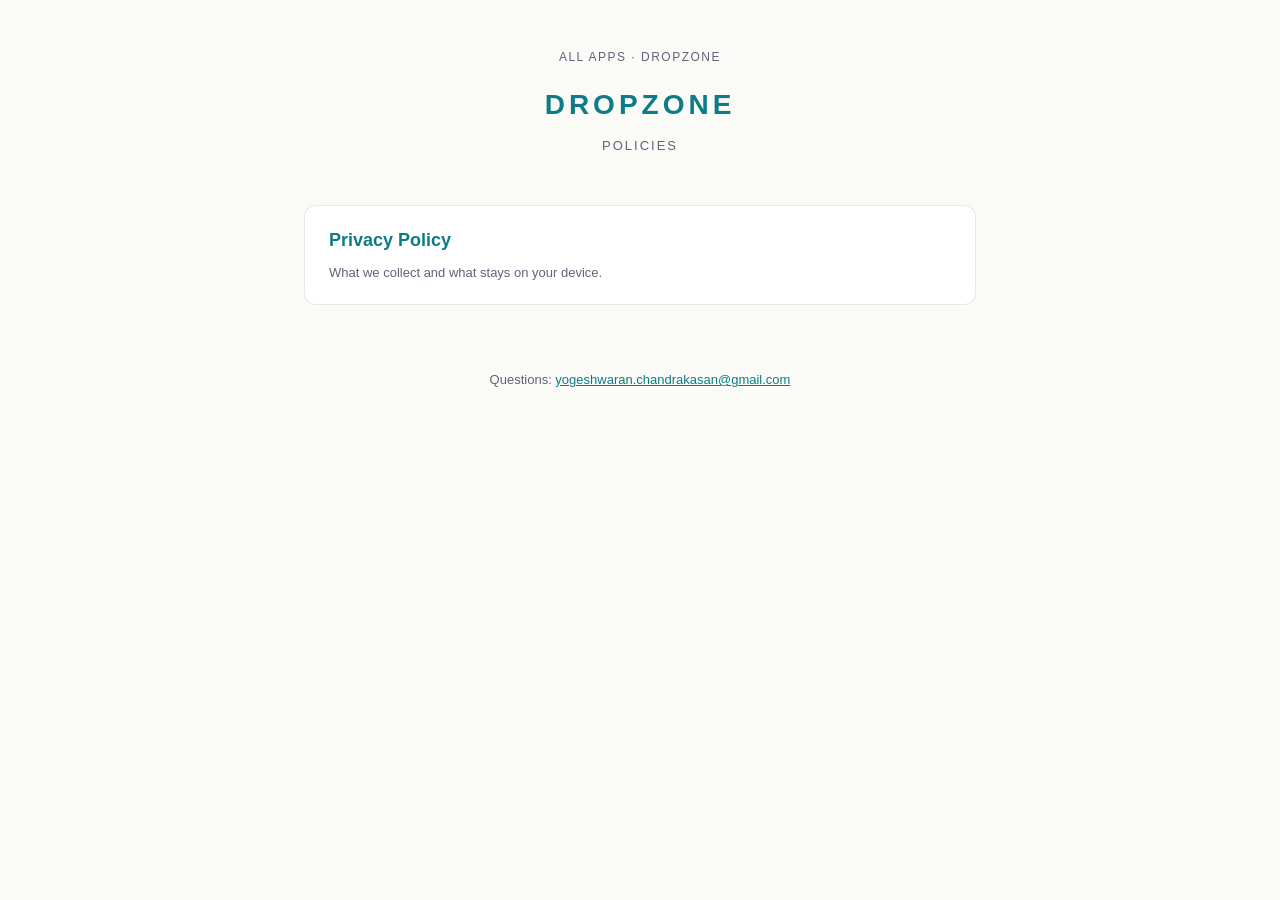
==== dropzone/index.html @ 6e0c2563 "initial: privacy policy hosting for apps by Yogeshwaran Chandrakasan Multi-app legal pages structure" ====
<!doctype html>
<html lang="en">
  <head>
    <meta charset="utf-8" />
    <meta name="viewport" content="width=device-width, initial-scale=1" />
    <title>DROPZONE — Policies</title>
    <link rel="stylesheet" href="../_shared/style.css" />
  </head>
  <body>
    <main>
      <header>
        <div class="crumbs">
          <a href="../">All apps</a> · DROPZONE
        </div>
        <h1>DROPZONE</h1>
        <p class="subtitle">Policies</p>
      </header>

      <div class="apps-grid">
        <a href="privacy" class="app-card">
          <span class="name">Privacy Policy</span>
          <span class="meta">What we collect and what stays on your device.</span>
        </a>
      </div>

      <footer>
        Questions:
        <a href="mailto:yogeshwaran.chandrakasan@gmail.com">
          yogeshwaran.chandrakasan@gmail.com
        </a>
      </footer>
    </main>
  </body>
</html>
---- _shared/style.css ----
/*
  Shared styles for every legal page in the policies repo.
  Light/dark aware via prefers-color-scheme. Self-contained — no
  external fonts, no JS, no analytics.
*/

:root {
  color-scheme: light dark;
  --bg: #fafaf7;
  --surface: #ffffff;
  --text: #1b1b2a;
  --muted: #62627a;
  --accent: #0e7c86;
  --border: rgba(20, 20, 30, 0.1);
  --code-bg: #f1f1ed;
}

@media (prefers-color-scheme: dark) {
  :root {
    --bg: #050510;
    --surface: #12121f;
    --text: #f0f0f5;
    --muted: #a0a0b8;
    --accent: #00f0ff;
    --border: rgba(255, 255, 255, 0.08);
    --code-bg: #1a1a2e;
  }
}

* {
  box-sizing: border-box;
}

html,
body {
  margin: 0;
  padding: 0;
  background: var(--bg);
  color: var(--text);
  font-family:
    -apple-system,
    BlinkMacSystemFont,
    "Segoe UI",
    Roboto,
    Inter,
    sans-serif;
  line-height: 1.6;
}

main {
  max-width: 720px;
  margin: 0 auto;
  padding: 48px 24px 96px;
}

header {
  text-align: center;
  margin-bottom: 48px;
}

header .crumbs {
  font-size: 12px;
  letter-spacing: 1.5px;
  text-transform: uppercase;
  color: var(--muted);
  margin-bottom: 16px;
}

header .crumbs a {
  color: var(--muted);
  text-decoration: none;
}

header .crumbs a:hover {
  color: var(--accent);
}

header h1 {
  font-size: 28px;
  letter-spacing: 4px;
  margin: 0 0 8px;
  color: var(--accent);
}

header p.subtitle {
  margin: 0;
  color: var(--muted);
  font-size: 13px;
  letter-spacing: 2px;
  text-transform: uppercase;
}

p.last-updated {
  text-align: center;
  color: var(--muted);
  font-size: 13px;
  margin: -32px 0 48px;
}

h2 {
  font-size: 13px;
  letter-spacing: 2px;
  text-transform: uppercase;
  color: var(--accent);
  margin: 32px 0 12px;
}

section {
  background: var(--surface);
  border: 1px solid var(--border);
  border-radius: 12px;
  padding: 20px 24px;
}

section + h2 {
  margin-top: 40px;
}

p {
  margin: 0 0 12px;
}

p:last-child {
  margin-bottom: 0;
}

ul {
  margin: 0 0 12px;
  padding-left: 20px;
}

table {
  width: 100%;
  border-collapse: collapse;
  font-size: 14px;
}

th,
td {
  text-align: left;
  padding: 8px 12px;
  border-bottom: 1px solid var(--border);
  vertical-align: top;
}

th {
  color: var(--muted);
  font-weight: 600;
  letter-spacing: 1px;
  text-transform: uppercase;
  font-size: 11px;
}

tr:last-child td,
tr:last-child th {
  border-bottom: 0;
}

code {
  background: var(--code-bg);
  padding: 2px 6px;
  border-radius: 4px;
  font-size: 13px;
  font-family: "SF Mono", Menlo, Consolas, monospace;
}

a {
  color: var(--accent);
}

footer {
  margin-top: 64px;
  text-align: center;
  color: var(--muted);
  font-size: 13px;
  line-height: 1.7;
}

.apps-grid {
  display: grid;
  gap: 16px;
  margin-top: 32px;
}

.app-card {
  display: block;
  padding: 20px 24px;
  background: var(--surface);
  border: 1px solid var(--border);
  border-radius: 12px;
  text-decoration: none;
  color: inherit;
  transition: border-color 120ms ease;
}

.app-card:hover {
  border-color: var(--accent);
}

.app-card .name {
  display: block;
  font-size: 18px;
  font-weight: 600;
  color: var(--accent);
  margin-bottom: 4px;
}

.app-card .meta {
  color: var(--muted);
  font-size: 13px;
}
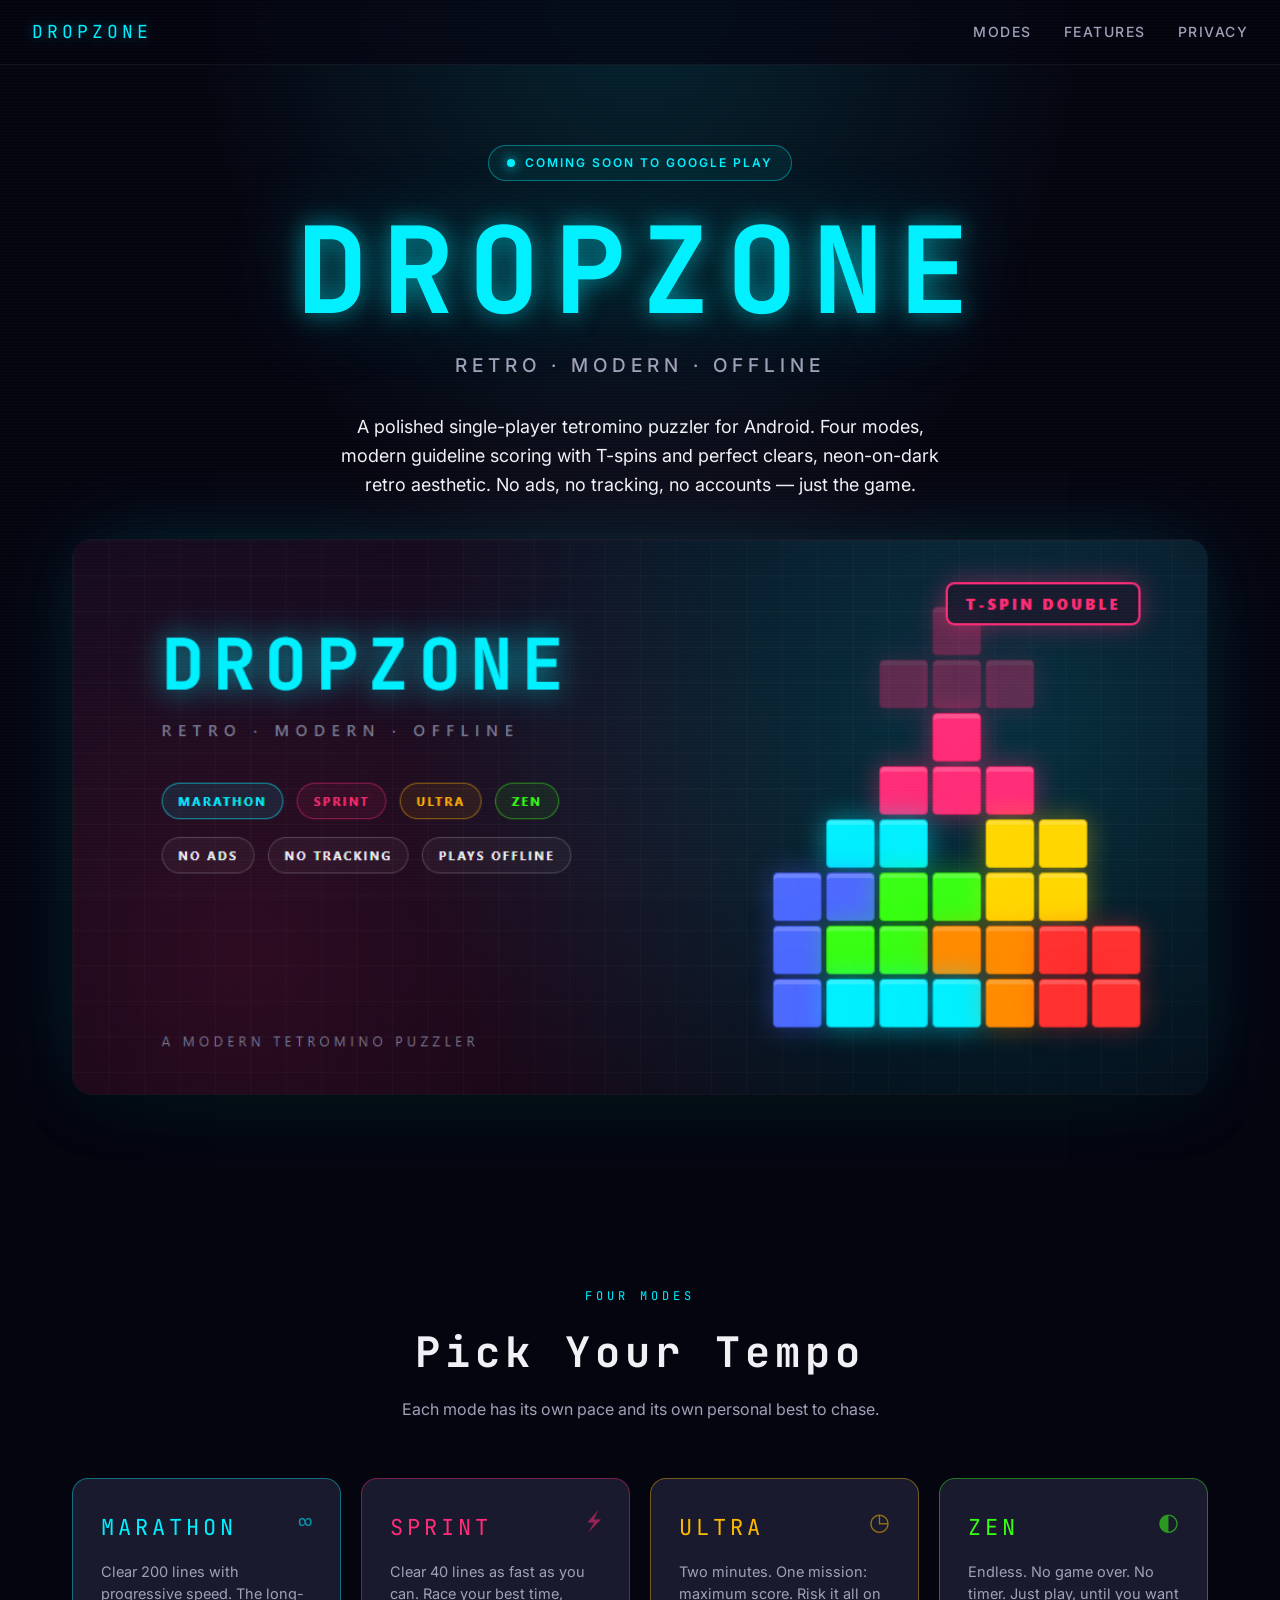
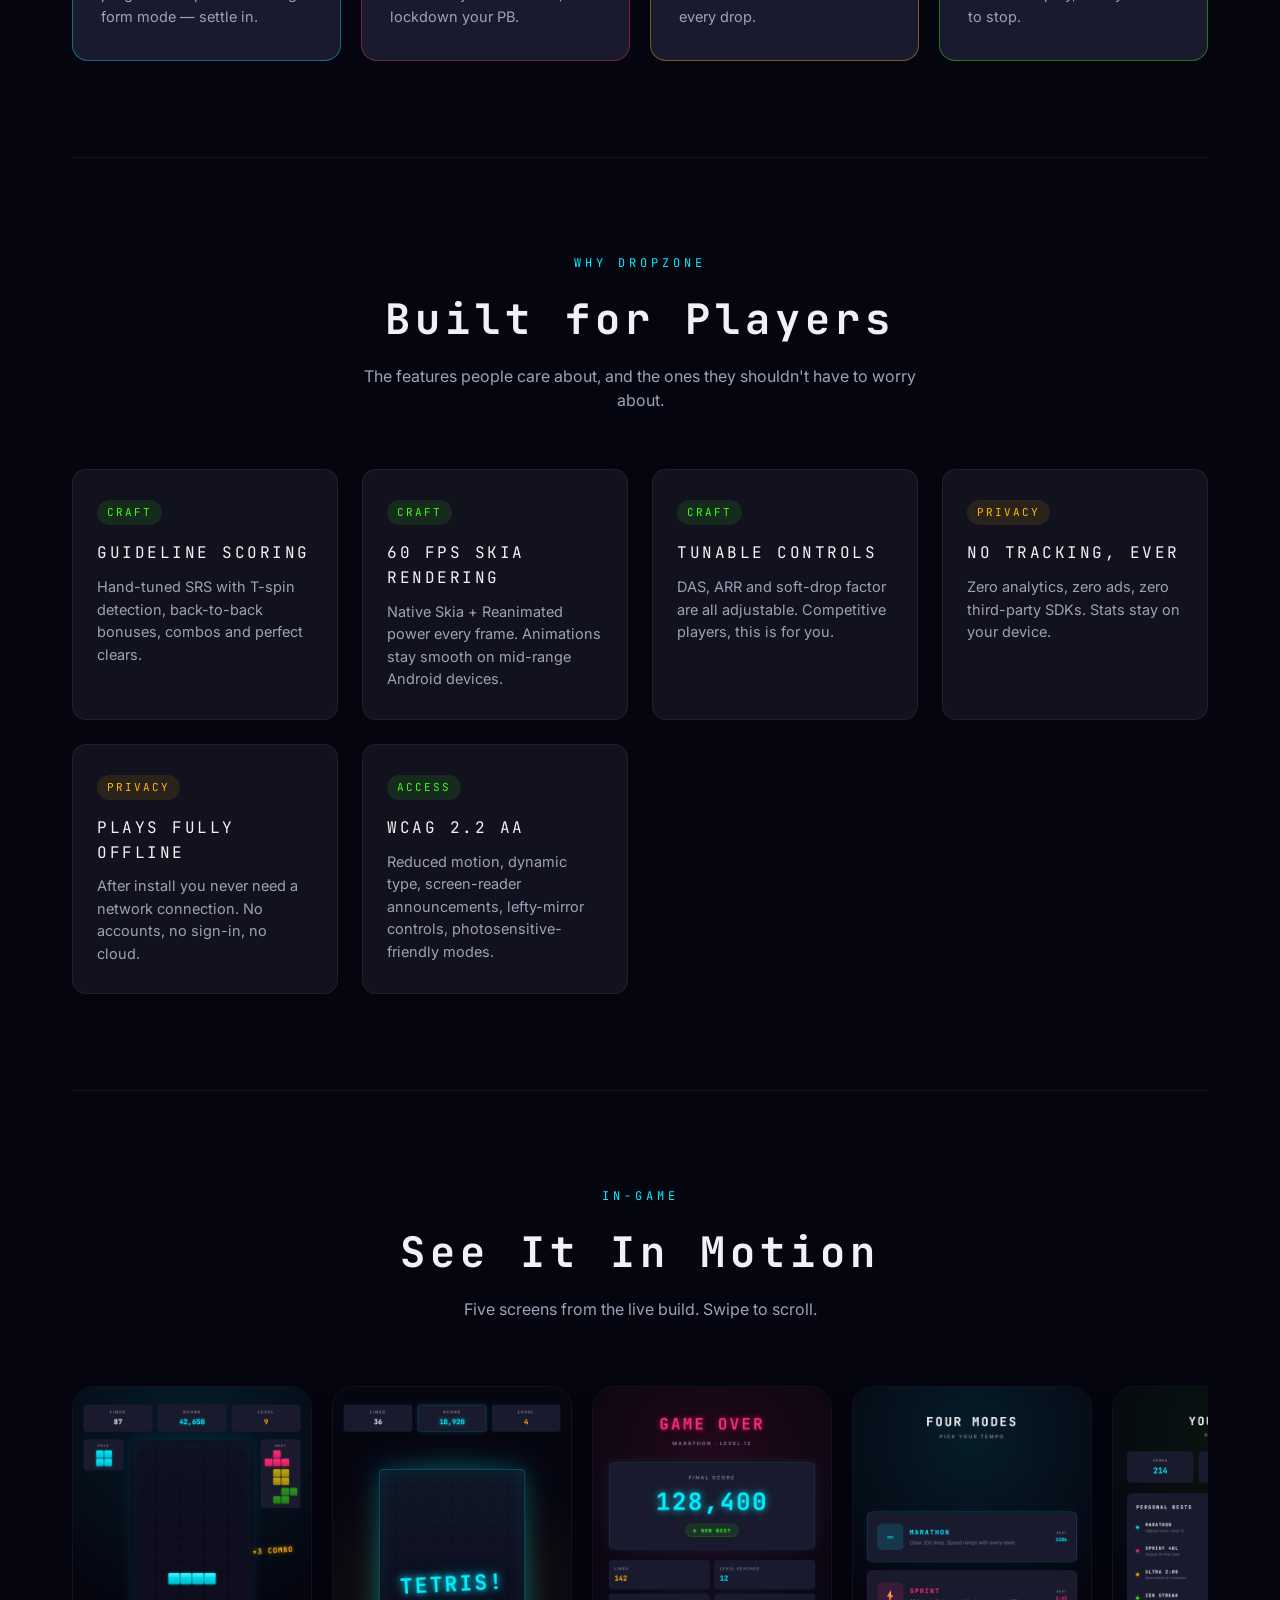
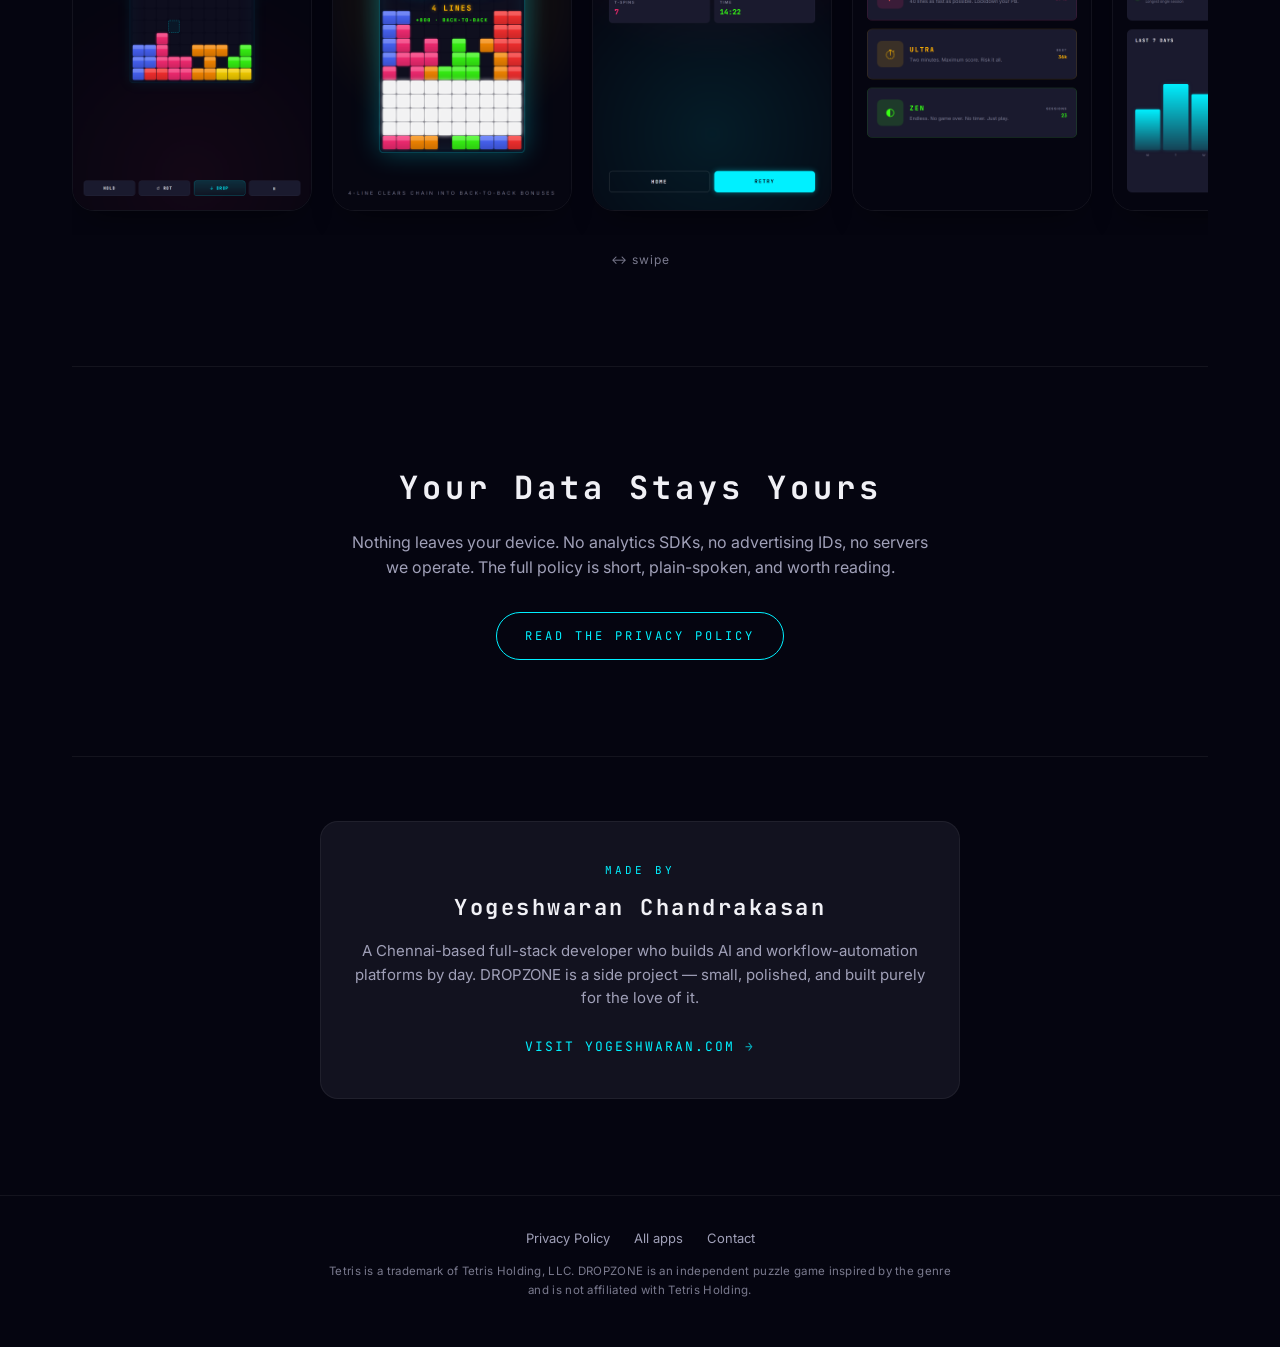
==== commit 2057a430: "feat(dropzone): replace legal landing with marketing one-pager The /dropzone/ page was a thin "list " ====
--- a/dropzone/index.html
+++ b/dropzone/index.html
@@ -3,32 +3,589 @@
   <head>
     <meta charset="utf-8" />
     <meta name="viewport" content="width=device-width, initial-scale=1" />
-    <title>DROPZONE — Policies</title>
-    <link rel="stylesheet" href="../_shared/style.css" />
+    <title>DROPZONE — A polished retro modern tetromino puzzler</title>
+    <meta
+      name="description"
+      content="DROPZONE is a single-player tetromino puzzler for Android. Four modes, modern guideline scoring, neon-on-dark retro aesthetic. No ads, no tracking, fully offline."
+    />
+    <meta property="og:title" content="DROPZONE" />
+    <meta
+      property="og:description"
+      content="A polished retro modern tetromino puzzler. No ads, no tracking, fully offline."
+    />
+    <meta property="og:image" content="feature-graphic.png" />
+    <meta property="og:type" content="website" />
+    <link rel="icon" type="image/png" href="favicon.png" />
+    <style>
+      @import url('https://fonts.googleapis.com/css2?family=Inter:wght@400;500;600;700&family=JetBrains+Mono:wght@700&display=swap');
+
+      :root {
+        --bg-0: #030309;
+        --bg-1: #050510;
+        --bg-2: #0a0a1a;
+        --bg-3: #12121f;
+        --bg-4: #1a1a2e;
+        --text: #f0f0f5;
+        --muted: #a0a0b8;
+        --dim: #7a7a8e;
+        --separator: rgba(255, 255, 255, 0.06);
+        --cyan: #00f0ff;
+        --magenta: #ff2d78;
+        --amber: #ffb800;
+        --green: #39ff14;
+        --orange: #ff8c00;
+        --blue: #4d6aff;
+      }
+
+      * { box-sizing: border-box; }
+
+      html, body {
+        margin: 0;
+        padding: 0;
+        background: var(--bg-1);
+        color: var(--text);
+        font-family: 'Inter', -apple-system, BlinkMacSystemFont, 'Segoe UI', sans-serif;
+        line-height: 1.55;
+        -webkit-font-smoothing: antialiased;
+        text-rendering: optimizeLegibility;
+      }
+
+      body {
+        background:
+          radial-gradient(ellipse at 50% -10%, rgba(0, 240, 255, 0.14), transparent 50%),
+          radial-gradient(ellipse at 50% 110%, rgba(255, 45, 120, 0.10), transparent 50%),
+          var(--bg-1);
+        background-attachment: fixed;
+      }
+
+      /* faint CRT scanline overlay — mirrors the in-game effect */
+      body::after {
+        content: '';
+        position: fixed;
+        inset: 0;
+        pointer-events: none;
+        background: repeating-linear-gradient(
+          to bottom,
+          transparent 0 2px,
+          rgba(255, 255, 255, 0.015) 2px 3px
+        );
+        z-index: 1000;
+      }
+
+      a { color: var(--cyan); text-decoration: none; }
+      a:hover { text-decoration: underline; }
+
+      .mono {
+        font-family: 'JetBrains Mono', 'Courier New', monospace;
+      }
+
+      /* Top nav */
+      nav.top {
+        position: sticky;
+        top: 0;
+        z-index: 100;
+        display: flex;
+        align-items: center;
+        justify-content: space-between;
+        padding: 18px 32px;
+        background: rgba(5, 5, 16, 0.7);
+        backdrop-filter: blur(12px);
+        -webkit-backdrop-filter: blur(12px);
+        border-bottom: 1px solid var(--separator);
+      }
+      nav.top .brand {
+        font-family: 'JetBrains Mono', monospace;
+        font-size: 18px;
+        letter-spacing: 4px;
+        color: var(--cyan);
+        text-shadow: 0 0 12px rgba(0, 240, 255, 0.4);
+      }
+      nav.top .links {
+        display: flex;
+        gap: 32px;
+        font-size: 14px;
+        color: var(--muted);
+      }
+      nav.top .links a { color: var(--muted); text-transform: uppercase; letter-spacing: 1.5px; font-weight: 500; }
+      nav.top .links a:hover { color: var(--cyan); text-decoration: none; }
+
+      main {
+        max-width: 1200px;
+        margin: 0 auto;
+        padding: 0 32px;
+      }
+
+      /* Hero */
+      section.hero {
+        padding: 80px 0 96px;
+        text-align: center;
+      }
+      .hero .pill {
+        display: inline-flex;
+        align-items: center;
+        gap: 10px;
+        padding: 8px 18px;
+        border: 1px solid rgba(0, 240, 255, 0.4);
+        border-radius: 999px;
+        background: rgba(0, 240, 255, 0.06);
+        color: var(--cyan);
+        font-size: 12px;
+        letter-spacing: 2px;
+        text-transform: uppercase;
+        font-weight: 600;
+        margin-bottom: 32px;
+      }
+      .hero .pill .dot {
+        width: 8px; height: 8px;
+        background: var(--cyan);
+        border-radius: 50%;
+        box-shadow: 0 0 12px var(--cyan);
+        animation: pulse 1.8s ease-in-out infinite;
+      }
+      @keyframes pulse { 50% { opacity: 0.4; } }
+
+      .hero h1 {
+        font-family: 'JetBrains Mono', monospace;
+        font-size: clamp(56px, 11vw, 120px);
+        letter-spacing: clamp(6px, 1.5vw, 14px);
+        margin: 0 0 24px;
+        color: var(--cyan);
+        text-shadow:
+          0 0 24px rgba(0, 240, 255, 0.55),
+          0 0 80px rgba(0, 240, 255, 0.25);
+        line-height: 0.95;
+      }
+      .hero p.tagline {
+        font-size: clamp(16px, 1.7vw, 19px);
+        letter-spacing: 5px;
+        text-transform: uppercase;
+        color: var(--muted);
+        margin: 0 0 32px;
+        font-weight: 500;
+      }
+      .hero p.lead {
+        max-width: 620px;
+        margin: 0 auto 40px;
+        font-size: 18px;
+        color: var(--text);
+        line-height: 1.6;
+      }
+
+      .hero .featured {
+        margin-top: 32px;
+        border-radius: 18px;
+        overflow: hidden;
+        border: 1px solid var(--separator);
+        box-shadow:
+          0 24px 48px -16px rgba(0, 0, 0, 0.6),
+          0 0 80px -20px rgba(0, 240, 255, 0.25);
+      }
+      .hero .featured img {
+        display: block;
+        width: 100%;
+        height: auto;
+      }
+
+      /* Section heading helper */
+      .section-head {
+        text-align: center;
+        margin-bottom: 56px;
+      }
+      .section-head .eyebrow {
+        font-family: 'JetBrains Mono', monospace;
+        font-size: 12px;
+        letter-spacing: 4px;
+        color: var(--cyan);
+        text-transform: uppercase;
+        margin-bottom: 14px;
+      }
+      .section-head h2 {
+        font-family: 'JetBrains Mono', monospace;
+        font-size: clamp(28px, 4vw, 42px);
+        letter-spacing: clamp(2px, 0.4vw, 5px);
+        margin: 0 0 12px;
+        color: var(--text);
+      }
+      .section-head p {
+        color: var(--muted);
+        font-size: 16px;
+        max-width: 560px;
+        margin: 0 auto;
+      }
+
+      /* Modes */
+      section.modes { padding: 96px 0; }
+      .mode-grid {
+        display: grid;
+        grid-template-columns: repeat(auto-fit, minmax(240px, 1fr));
+        gap: 20px;
+      }
+      .mode-card {
+        position: relative;
+        padding: 32px 28px;
+        background: var(--bg-4);
+        border: 1px solid var(--separator);
+        border-radius: 16px;
+        transition: border-color 200ms ease, transform 200ms ease;
+      }
+      .mode-card:hover {
+        transform: translateY(-2px);
+      }
+      .mode-card .label {
+        font-family: 'JetBrains Mono', monospace;
+        font-size: 22px;
+        letter-spacing: 4px;
+        margin-bottom: 16px;
+      }
+      .mode-card .desc {
+        font-size: 14.5px;
+        color: var(--muted);
+        line-height: 1.55;
+      }
+      .mode-card .glyph {
+        position: absolute;
+        top: 24px;
+        right: 28px;
+        font-family: 'JetBrains Mono', monospace;
+        font-size: 24px;
+        opacity: 0.55;
+      }
+      .mode-card.marathon { border-color: rgba(0, 240, 255, 0.4); }
+      .mode-card.marathon:hover { border-color: var(--cyan); box-shadow: 0 0 32px -8px rgba(0,240,255,0.4); }
+      .mode-card.marathon .label, .mode-card.marathon .glyph { color: var(--cyan); }
+
+      .mode-card.sprint { border-color: rgba(255, 45, 120, 0.4); }
+      .mode-card.sprint:hover { border-color: var(--magenta); box-shadow: 0 0 32px -8px rgba(255,45,120,0.4); }
+      .mode-card.sprint .label, .mode-card.sprint .glyph { color: var(--magenta); }
+
+      .mode-card.ultra { border-color: rgba(255, 184, 0, 0.4); }
+      .mode-card.ultra:hover { border-color: var(--amber); box-shadow: 0 0 32px -8px rgba(255,184,0,0.4); }
+      .mode-card.ultra .label, .mode-card.ultra .glyph { color: var(--amber); }
+
+      .mode-card.zen { border-color: rgba(57, 255, 20, 0.4); }
+      .mode-card.zen:hover { border-color: var(--green); box-shadow: 0 0 32px -8px rgba(57,255,20,0.4); }
+      .mode-card.zen .label, .mode-card.zen .glyph { color: var(--green); }
+
+      /* Features */
+      section.features { padding: 96px 0; border-top: 1px solid var(--separator); }
+      .feature-grid {
+        display: grid;
+        grid-template-columns: repeat(auto-fit, minmax(260px, 1fr));
+        gap: 24px;
+      }
+      .feature {
+        padding: 28px 24px;
+        background: var(--bg-3);
+        border: 1px solid var(--separator);
+        border-radius: 14px;
+      }
+      .feature .tag {
+        display: inline-block;
+        font-family: 'JetBrains Mono', monospace;
+        font-size: 11px;
+        letter-spacing: 2px;
+        color: var(--green);
+        background: rgba(57, 255, 20, 0.10);
+        padding: 4px 10px;
+        border-radius: 999px;
+        margin-bottom: 16px;
+      }
+      .feature.warn .tag { color: var(--amber); background: rgba(255, 184, 0, 0.10); }
+      .feature .title {
+        font-family: 'JetBrains Mono', monospace;
+        font-size: 16px;
+        letter-spacing: 2.5px;
+        text-transform: uppercase;
+        margin-bottom: 10px;
+        color: var(--text);
+      }
+      .feature .body {
+        font-size: 14.5px;
+        color: var(--muted);
+        line-height: 1.55;
+      }
+
+      /* Screenshots */
+      section.shots { padding: 96px 0; border-top: 1px solid var(--separator); }
+      .shot-track {
+        display: flex;
+        gap: 20px;
+        overflow-x: auto;
+        scroll-snap-type: x mandatory;
+        padding: 8px 0 24px;
+        scrollbar-width: thin;
+        scrollbar-color: var(--bg-4) transparent;
+      }
+      .shot-track::-webkit-scrollbar { height: 6px; }
+      .shot-track::-webkit-scrollbar-track { background: transparent; }
+      .shot-track::-webkit-scrollbar-thumb { background: var(--bg-4); border-radius: 999px; }
+      .shot {
+        flex: 0 0 240px;
+        scroll-snap-align: center;
+        border-radius: 22px;
+        overflow: hidden;
+        border: 1px solid var(--separator);
+        box-shadow: 0 16px 32px -16px rgba(0, 0, 0, 0.6);
+        transition: transform 200ms ease, border-color 200ms ease;
+      }
+      .shot:hover { transform: translateY(-4px); border-color: rgba(0, 240, 255, 0.3); }
+      .shot img { display: block; width: 100%; height: auto; }
+      .shot-hint {
+        text-align: center;
+        margin-top: 16px;
+        font-size: 12px;
+        letter-spacing: 1px;
+        color: var(--dim);
+      }
+
+      /* Privacy callout */
+      section.privacy-cta { padding: 96px 0; border-top: 1px solid var(--separator); text-align: center; }
+      section.privacy-cta h2 {
+        font-family: 'JetBrains Mono', monospace;
+        font-size: clamp(24px, 3vw, 32px);
+        letter-spacing: 4px;
+        margin: 0 0 18px;
+      }
+      section.privacy-cta p {
+        max-width: 600px;
+        margin: 0 auto 32px;
+        color: var(--muted);
+        font-size: 16px;
+      }
+      section.privacy-cta a.btn {
+        display: inline-block;
+        padding: 14px 28px;
+        background: transparent;
+        border: 1px solid var(--cyan);
+        color: var(--cyan);
+        border-radius: 999px;
+        font-family: 'JetBrains Mono', monospace;
+        font-size: 12px;
+        letter-spacing: 3px;
+        text-transform: uppercase;
+        transition: background 200ms ease;
+      }
+      section.privacy-cta a.btn:hover {
+        background: rgba(0, 240, 255, 0.1);
+        text-decoration: none;
+      }
+
+      /* Maker */
+      section.maker {
+        padding: 64px 0 96px;
+        border-top: 1px solid var(--separator);
+      }
+      .maker-card {
+        max-width: 640px;
+        margin: 0 auto;
+        text-align: center;
+        padding: 40px 32px;
+        background: var(--bg-3);
+        border: 1px solid var(--separator);
+        border-radius: 18px;
+      }
+      .maker-card .eyebrow {
+        font-family: 'JetBrains Mono', monospace;
+        font-size: 11px;
+        letter-spacing: 3px;
+        color: var(--cyan);
+        text-transform: uppercase;
+        margin-bottom: 12px;
+      }
+      .maker-card h3 {
+        font-family: 'JetBrains Mono', monospace;
+        font-size: 22px;
+        letter-spacing: 2.5px;
+        margin: 0 0 14px;
+      }
+      .maker-card p { color: var(--muted); margin: 0 0 24px; font-size: 15px; }
+      .maker-card a.link {
+        font-family: 'JetBrains Mono', monospace;
+        font-size: 13px;
+        letter-spacing: 2px;
+        color: var(--cyan);
+        text-transform: uppercase;
+      }
+      .maker-card a.link::after {
+        content: ' →';
+        opacity: 0.7;
+      }
+
+      /* Footer */
+      footer.site {
+        padding: 32px 32px 48px;
+        border-top: 1px solid var(--separator);
+        text-align: center;
+        font-size: 13px;
+        color: var(--dim);
+      }
+      footer.site .row { display: flex; justify-content: center; gap: 24px; margin-bottom: 14px; flex-wrap: wrap; }
+      footer.site a { color: var(--muted); }
+      footer.site .legal { font-size: 11.5px; letter-spacing: 0.3px; line-height: 1.6; max-width: 640px; margin: 0 auto; }
+
+      @media (max-width: 640px) {
+        main, nav.top { padding-left: 20px; padding-right: 20px; }
+        nav.top .links { gap: 18px; font-size: 12px; }
+        section.hero { padding: 56px 0 64px; }
+        section.modes, section.features, section.shots, section.privacy-cta, section.maker { padding: 64px 0; }
+      }
+    </style>
   </head>
   <body>
+    <nav class="top">
+      <span class="brand">DROPZONE</span>
+      <div class="links">
+        <a href="#modes">Modes</a>
+        <a href="#features">Features</a>
+        <a href="privacy">Privacy</a>
+      </div>
+    </nav>
+
     <main>
-      <header>
-        <div class="crumbs">
-          <a href="../">All apps</a> · DROPZONE
+      <!-- HERO -->
+      <section class="hero">
+        <div class="pill">
+          <span class="dot"></span>
+          Coming soon to Google Play
         </div>
         <h1>DROPZONE</h1>
-        <p class="subtitle">Policies</p>
-      </header>
-
-      <div class="apps-grid">
-        <a href="privacy" class="app-card">
-          <span class="name">Privacy Policy</span>
-          <span class="meta">What we collect and what stays on your device.</span>
-        </a>
+        <p class="tagline">Retro · Modern · Offline</p>
+        <p class="lead">
+          A polished single-player tetromino puzzler for Android. Four modes,
+          modern guideline scoring with T-spins and perfect clears, neon-on-dark
+          retro aesthetic. No ads, no tracking, no accounts &mdash; just the game.
+        </p>
+        <div class="featured">
+          <img src="feature-graphic.png" alt="DROPZONE feature graphic showing the game title and a neon tetromino stack." />
+        </div>
+      </section>
+
+      <!-- MODES -->
+      <section class="modes" id="modes">
+        <div class="section-head">
+          <div class="eyebrow">FOUR MODES</div>
+          <h2>Pick Your Tempo</h2>
+          <p>Each mode has its own pace and its own personal best to chase.</p>
+        </div>
+        <div class="mode-grid">
+          <div class="mode-card marathon">
+            <div class="glyph">&#8734;</div>
+            <div class="label">MARATHON</div>
+            <div class="desc">Clear 200 lines with progressive speed. The long-form mode &mdash; settle in.</div>
+          </div>
+          <div class="mode-card sprint">
+            <div class="glyph">&#9889;</div>
+            <div class="label">SPRINT</div>
+            <div class="desc">Clear 40 lines as fast as you can. Race your best time, lockdown your PB.</div>
+          </div>
+          <div class="mode-card ultra">
+            <div class="glyph">&#9719;</div>
+            <div class="label">ULTRA</div>
+            <div class="desc">Two minutes. One mission: maximum score. Risk it all on every drop.</div>
+          </div>
+          <div class="mode-card zen">
+            <div class="glyph">&#9680;</div>
+            <div class="label">ZEN</div>
+            <div class="desc">Endless. No game over. No timer. Just play, until you want to stop.</div>
+          </div>
+        </div>
+      </section>
+
+      <!-- FEATURES -->
+      <section class="features" id="features">
+        <div class="section-head">
+          <div class="eyebrow">WHY DROPZONE</div>
+          <h2>Built for Players</h2>
+          <p>The features people care about, and the ones they shouldn't have to worry about.</p>
+        </div>
+        <div class="feature-grid">
+          <div class="feature">
+            <span class="tag">CRAFT</span>
+            <div class="title">Guideline scoring</div>
+            <div class="body">Hand-tuned SRS with T-spin detection, back-to-back bonuses, combos and perfect clears.</div>
+          </div>
+          <div class="feature">
+            <span class="tag">CRAFT</span>
+            <div class="title">60 FPS Skia rendering</div>
+            <div class="body">Native Skia + Reanimated power every frame. Animations stay smooth on mid-range Android devices.</div>
+          </div>
+          <div class="feature">
+            <span class="tag">CRAFT</span>
+            <div class="title">Tunable controls</div>
+            <div class="body">DAS, ARR and soft-drop factor are all adjustable. Competitive players, this is for you.</div>
+          </div>
+          <div class="feature warn">
+            <span class="tag">PRIVACY</span>
+            <div class="title">No tracking, ever</div>
+            <div class="body">Zero analytics, zero ads, zero third-party SDKs. Stats stay on your device.</div>
+          </div>
+          <div class="feature warn">
+            <span class="tag">PRIVACY</span>
+            <div class="title">Plays fully offline</div>
+            <div class="body">After install you never need a network connection. No accounts, no sign-in, no cloud.</div>
+          </div>
+          <div class="feature">
+            <span class="tag">ACCESS</span>
+            <div class="title">WCAG 2.2 AA</div>
+            <div class="body">Reduced motion, dynamic type, screen-reader announcements, lefty-mirror controls, photosensitive-friendly modes.</div>
+          </div>
+        </div>
+      </section>
+
+      <!-- SCREENSHOTS -->
+      <section class="shots">
+        <div class="section-head">
+          <div class="eyebrow">IN-GAME</div>
+          <h2>See It In Motion</h2>
+          <p>Five screens from the live build. Swipe to scroll.</p>
+        </div>
+        <div class="shot-track">
+          <div class="shot"><img src="screenshots/01-gameplay.png" alt="Gameplay HUD with score, hold and next-piece queue." /></div>
+          <div class="shot"><img src="screenshots/02-tetris-clear.png" alt="Tetris 4-line clear with neon glow celebration." /></div>
+          <div class="shot"><img src="screenshots/03-game-over.png" alt="Game-over screen with final score and new-best chip." /></div>
+          <div class="shot"><img src="screenshots/04-modes.png" alt="Four-mode picker showing Marathon, Sprint, Ultra and Zen." /></div>
+          <div class="shot"><img src="screenshots/05-stats.png" alt="Personal stats with last-7-days play activity chart." /></div>
+        </div>
+        <div class="shot-hint">↔ swipe</div>
+      </section>
+
+      <!-- PRIVACY CTA -->
+      <section class="privacy-cta">
+        <h2>Your Data Stays Yours</h2>
+        <p>
+          Nothing leaves your device. No analytics SDKs, no advertising IDs,
+          no servers we operate. The full policy is short, plain-spoken,
+          and worth reading.
+        </p>
+        <a class="btn" href="privacy">Read the Privacy Policy</a>
+      </section>
+
+      <!-- MAKER -->
+      <section class="maker">
+        <div class="maker-card">
+          <div class="eyebrow">MADE BY</div>
+          <h3>Yogeshwaran Chandrakasan</h3>
+          <p>
+            A Chennai-based full-stack developer who builds AI and
+            workflow-automation platforms by day. DROPZONE is a side project
+            &mdash; small, polished, and built purely for the love of it.
+          </p>
+          <a class="link" href="https://yogeshwaran.com" target="_blank" rel="noopener">Visit yogeshwaran.com</a>
+        </div>
+      </section>
+    </main>
+
+    <footer class="site">
+      <div class="row">
+        <a href="privacy">Privacy Policy</a>
+        <a href="../">All apps</a>
+        <a href="mailto:yogeshwaran.chandrakasan@gmail.com">Contact</a>
       </div>
-
-      <footer>
-        Questions:
-        <a href="mailto:yogeshwaran.chandrakasan@gmail.com">
-          yogeshwaran.chandrakasan@gmail.com
-        </a>
-      </footer>
-    </main>
+      <p class="legal">
+        Tetris is a trademark of Tetris Holding, LLC. DROPZONE is an
+        independent puzzle game inspired by the genre and is not affiliated
+        with Tetris Holding.
+      </p>
+    </footer>
   </body>
 </html>
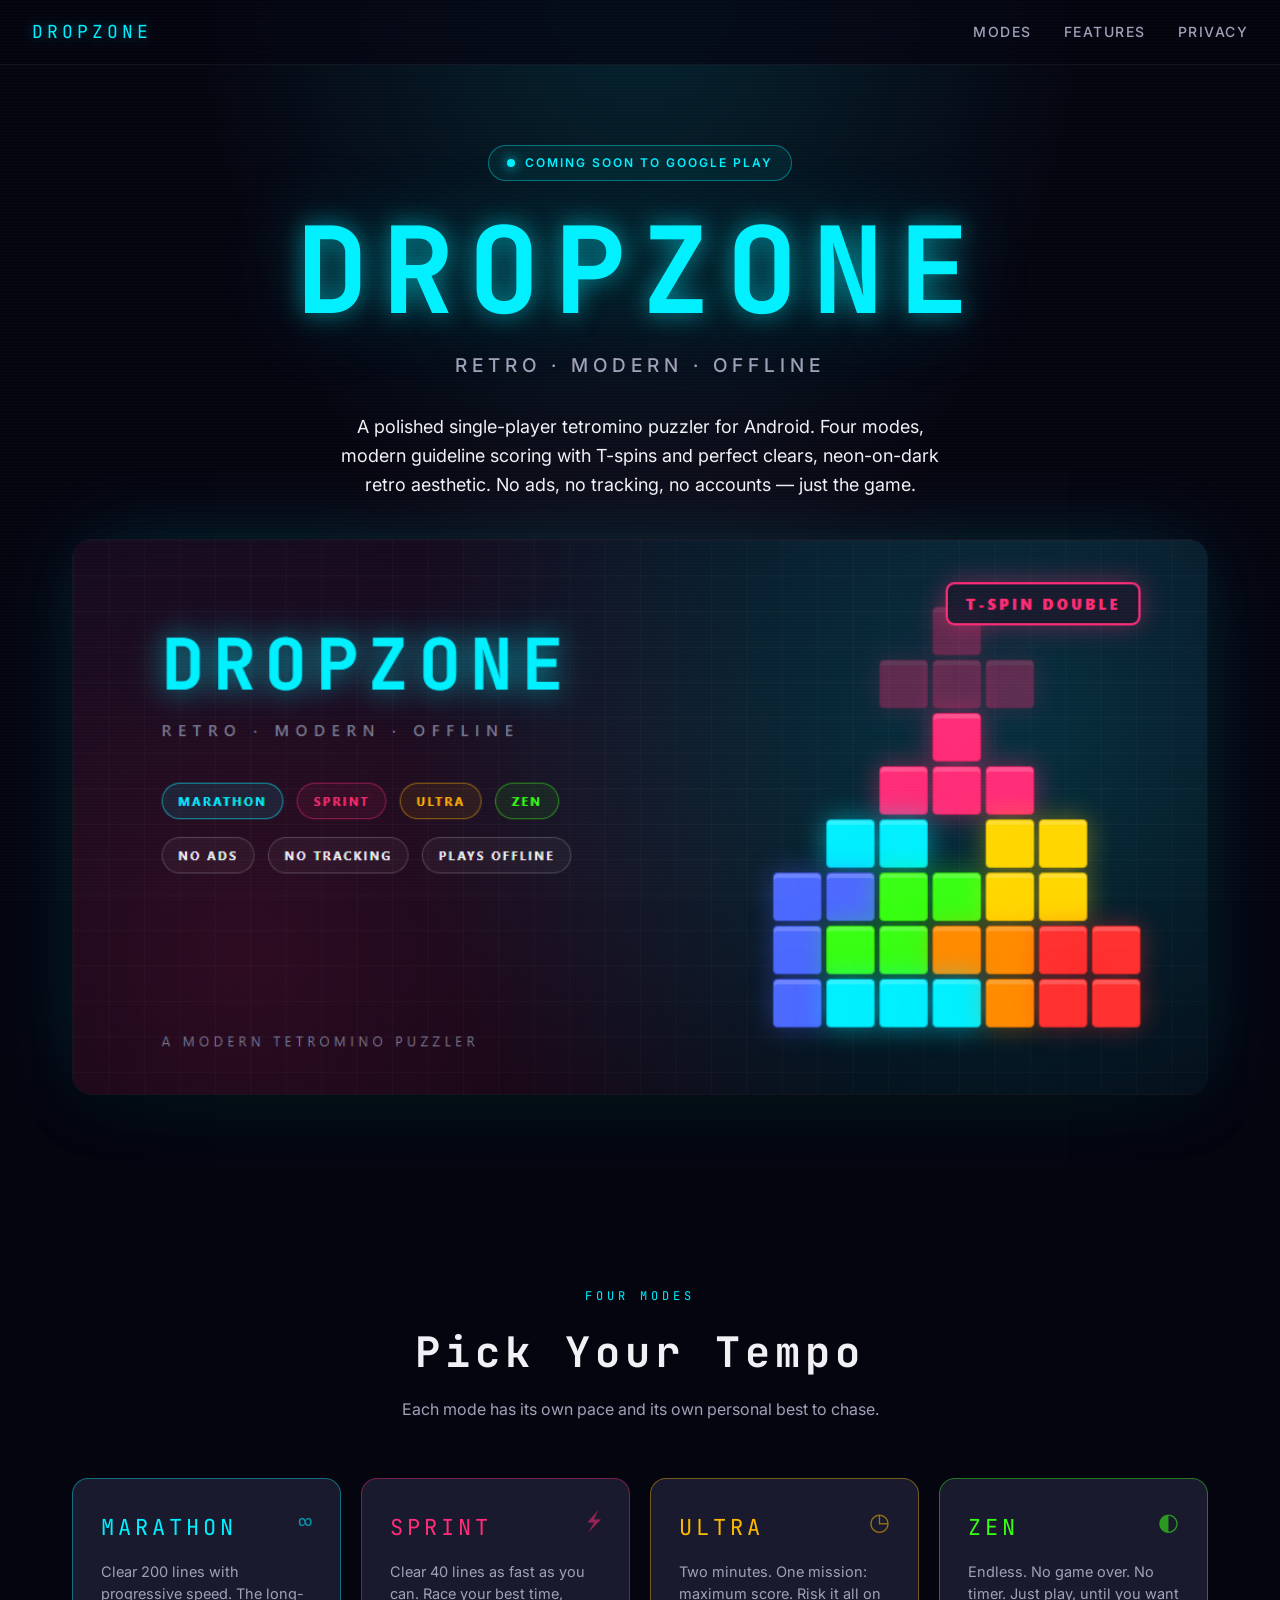
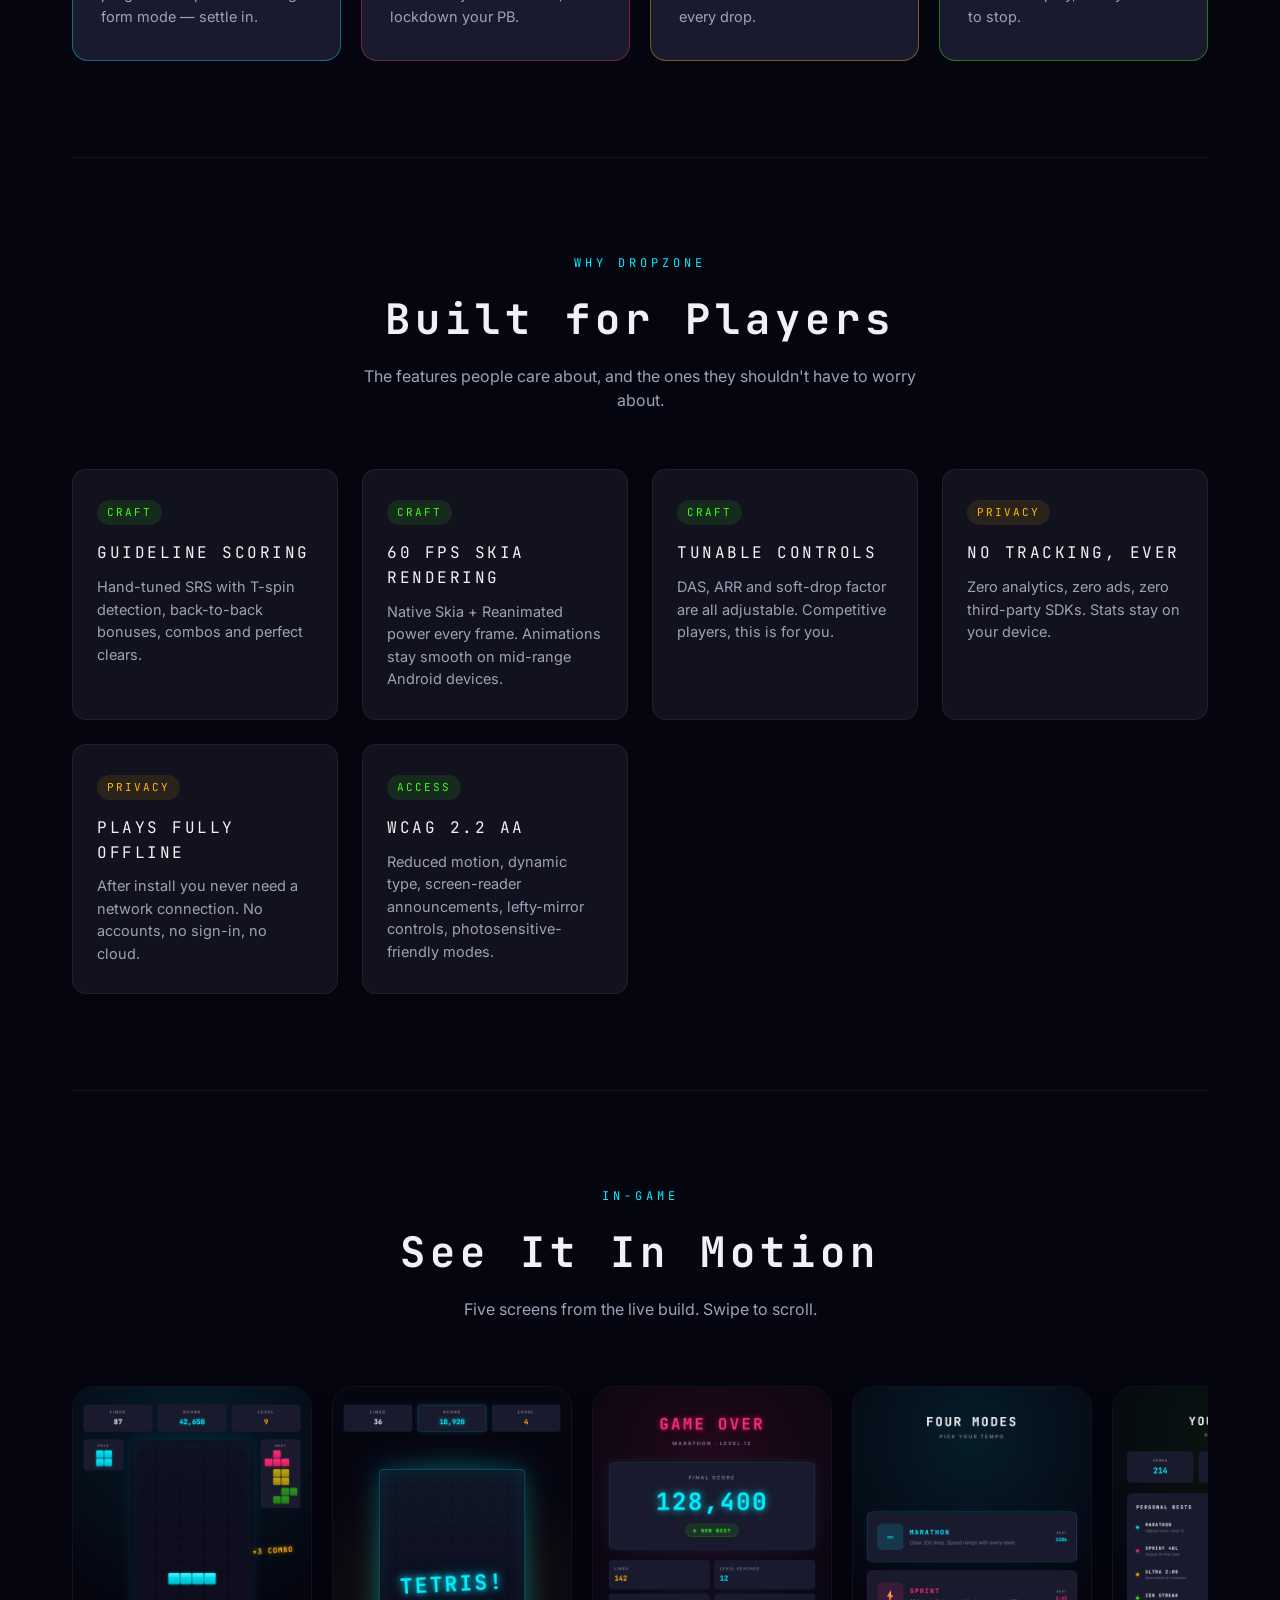
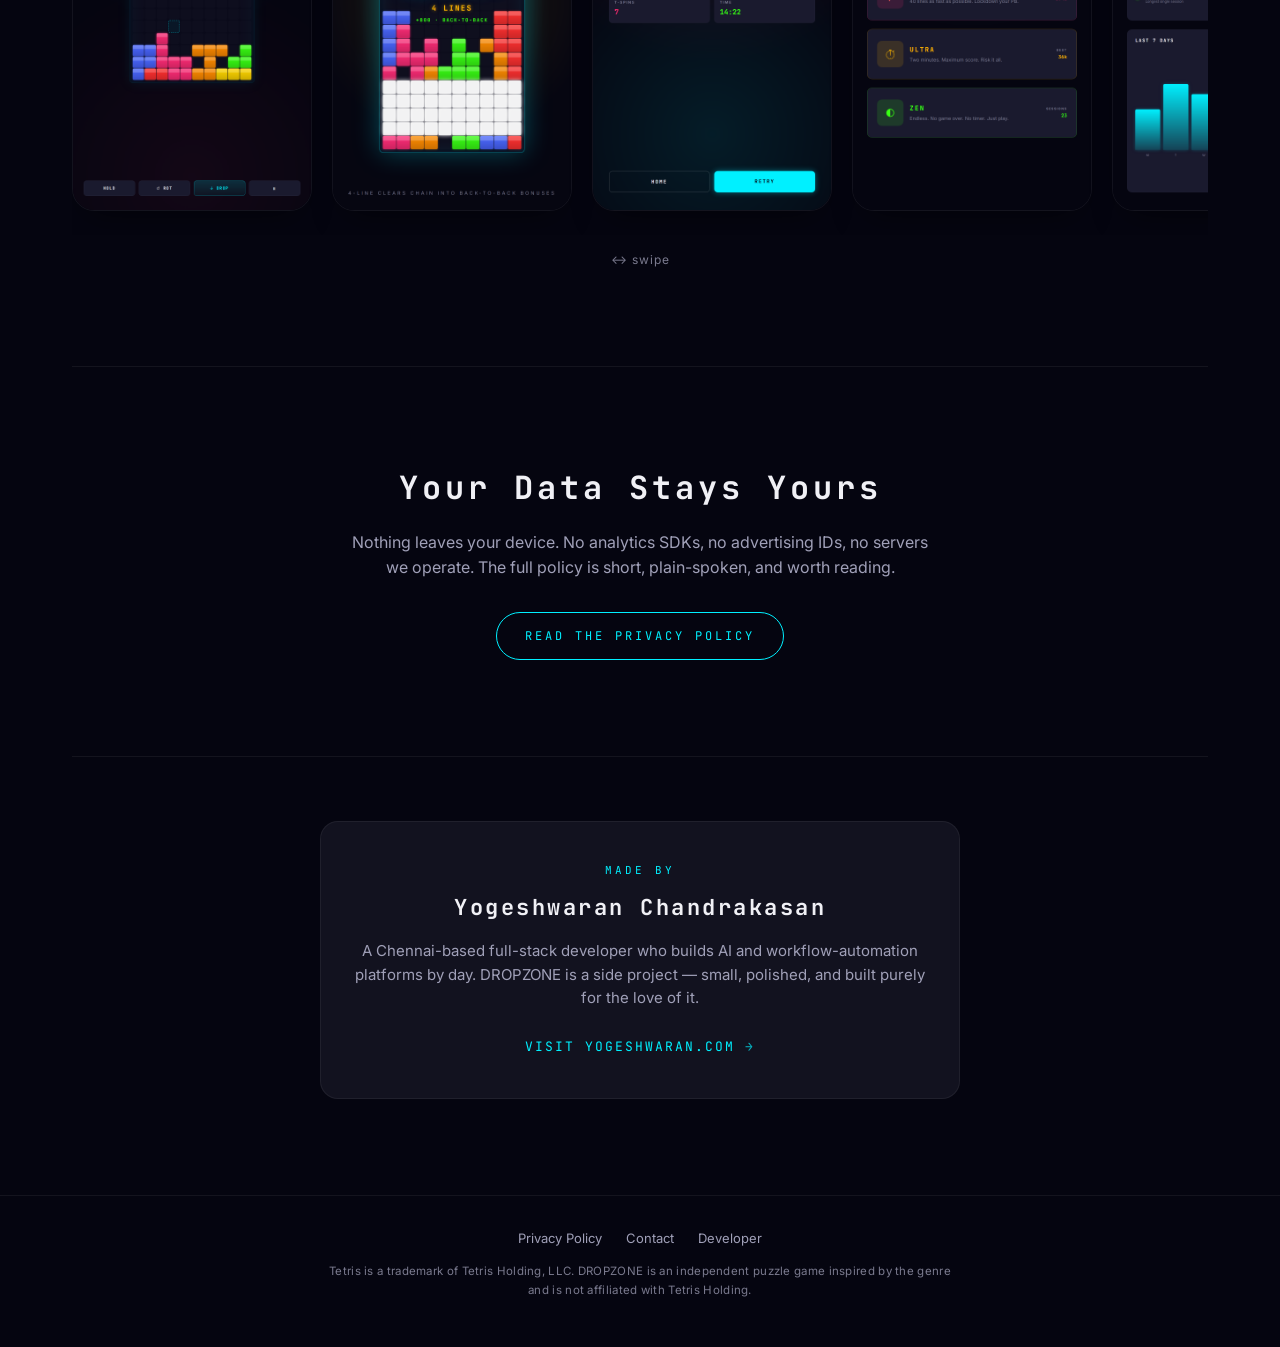
==== commit 907c1c0e: "fix(dropzone): drop "All apps" cross-links — each app stays scoped Removed the "All apps" footer lin" ====
--- a/dropzone/index.html
+++ b/dropzone/index.html
@@ -578,8 +578,8 @@
     <footer class="site">
       <div class="row">
         <a href="privacy">Privacy Policy</a>
-        <a href="../">All apps</a>
         <a href="mailto:yogeshwaran.chandrakasan@gmail.com">Contact</a>
+        <a href="https://yogeshwaran.com" target="_blank" rel="noopener">Developer</a>
       </div>
       <p class="legal">
         Tetris is a trademark of Tetris Holding, LLC. DROPZONE is an
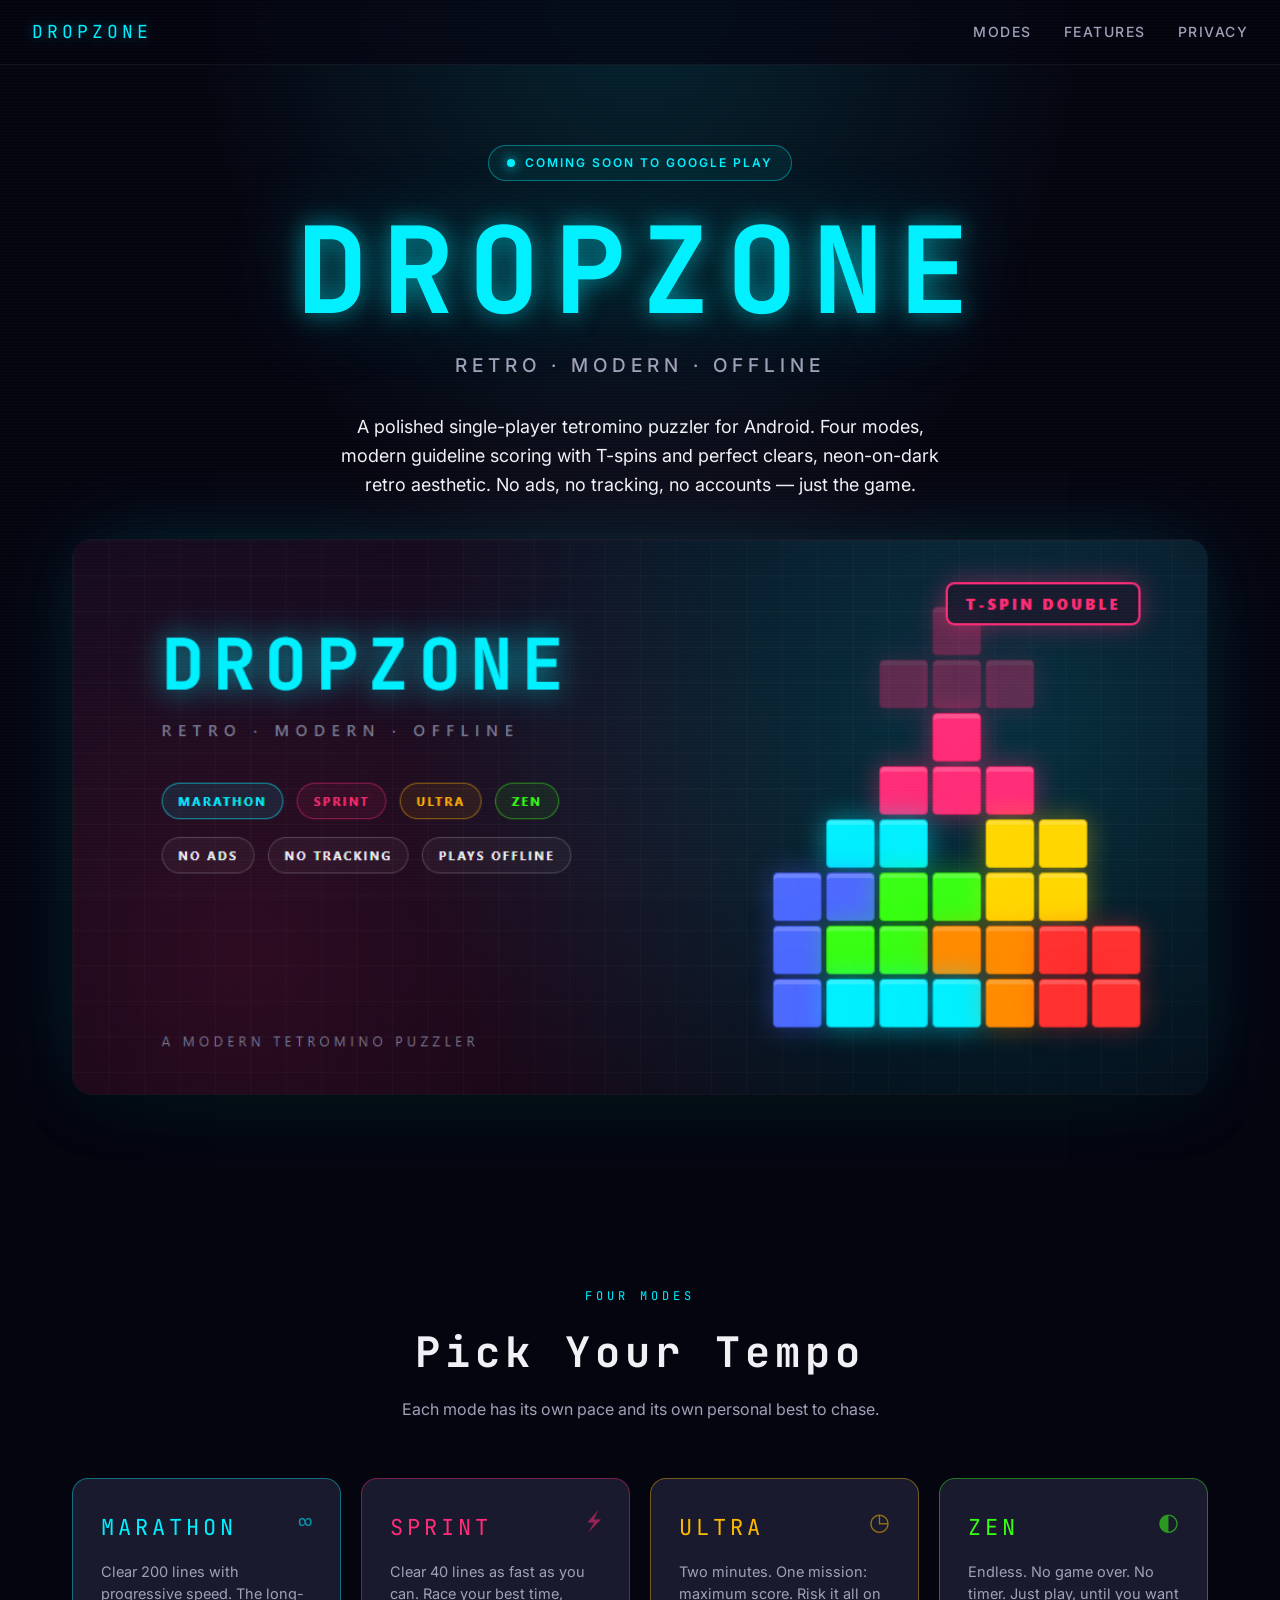
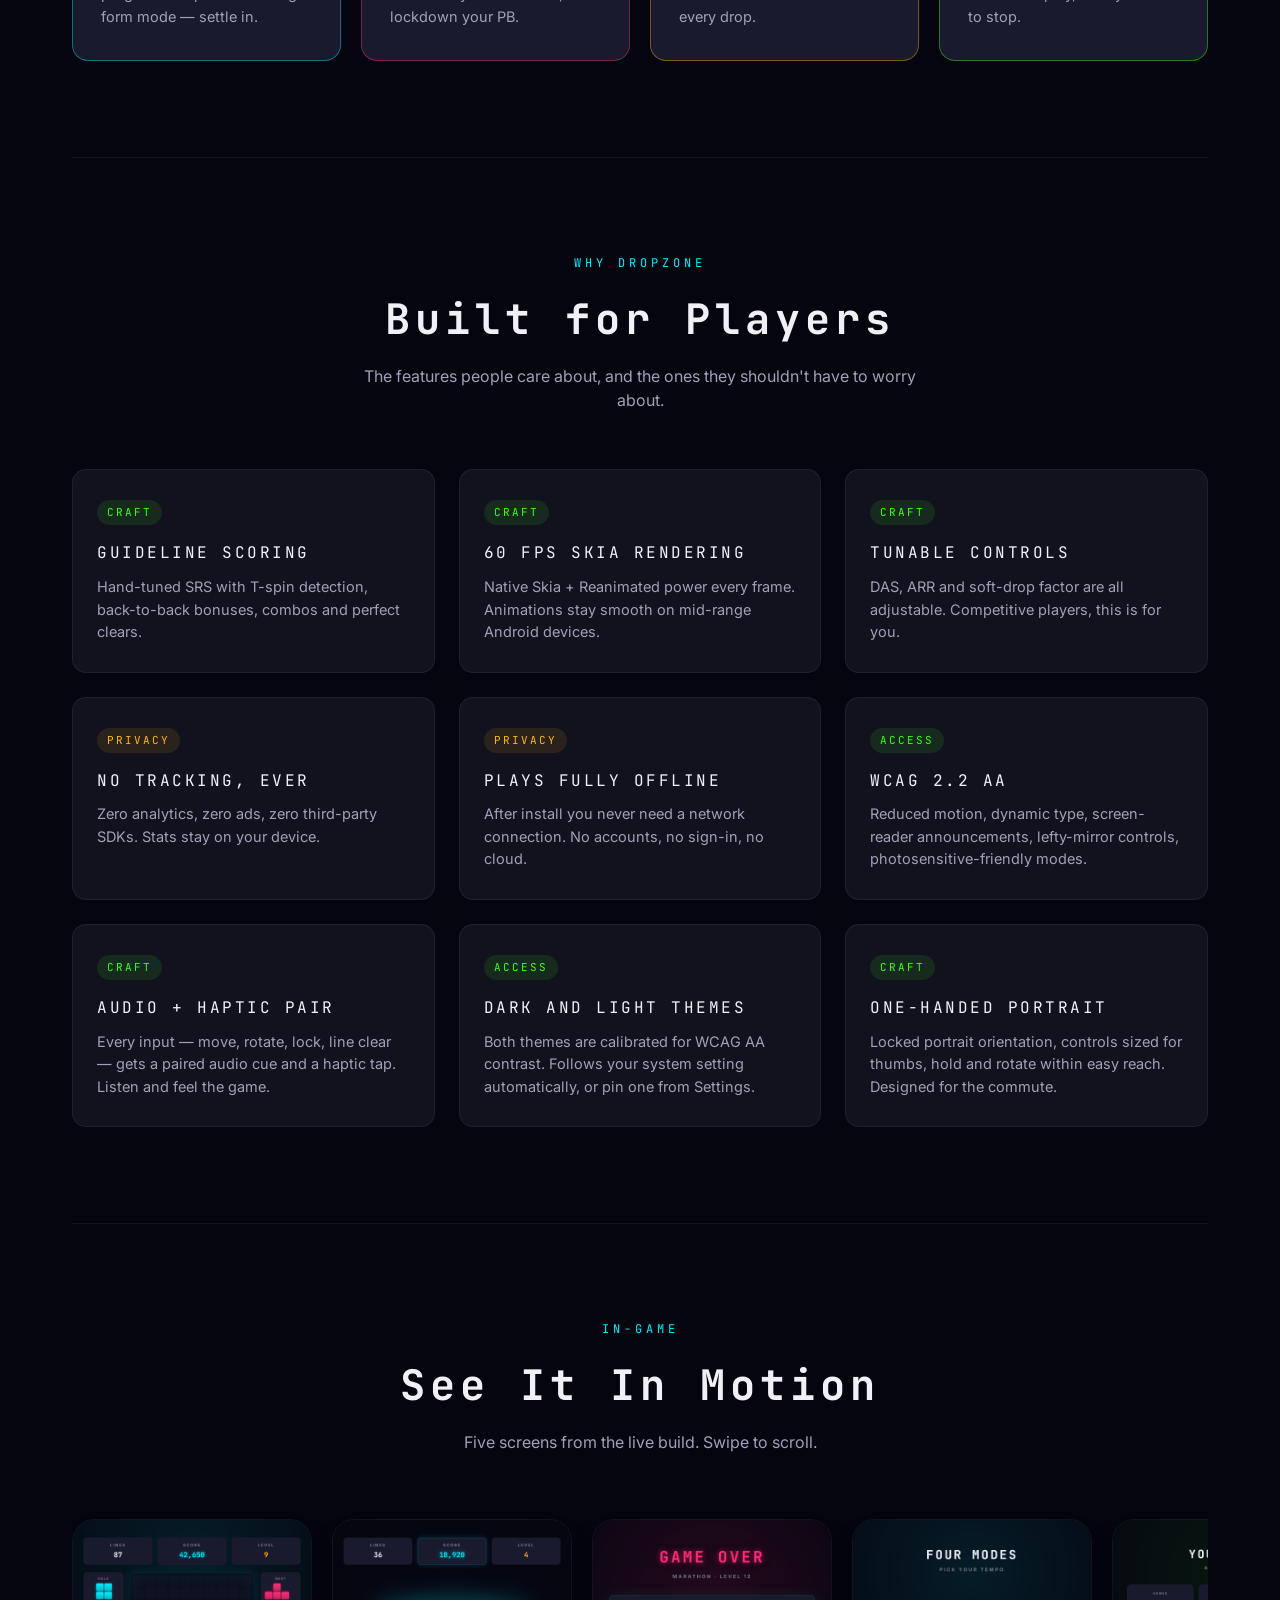
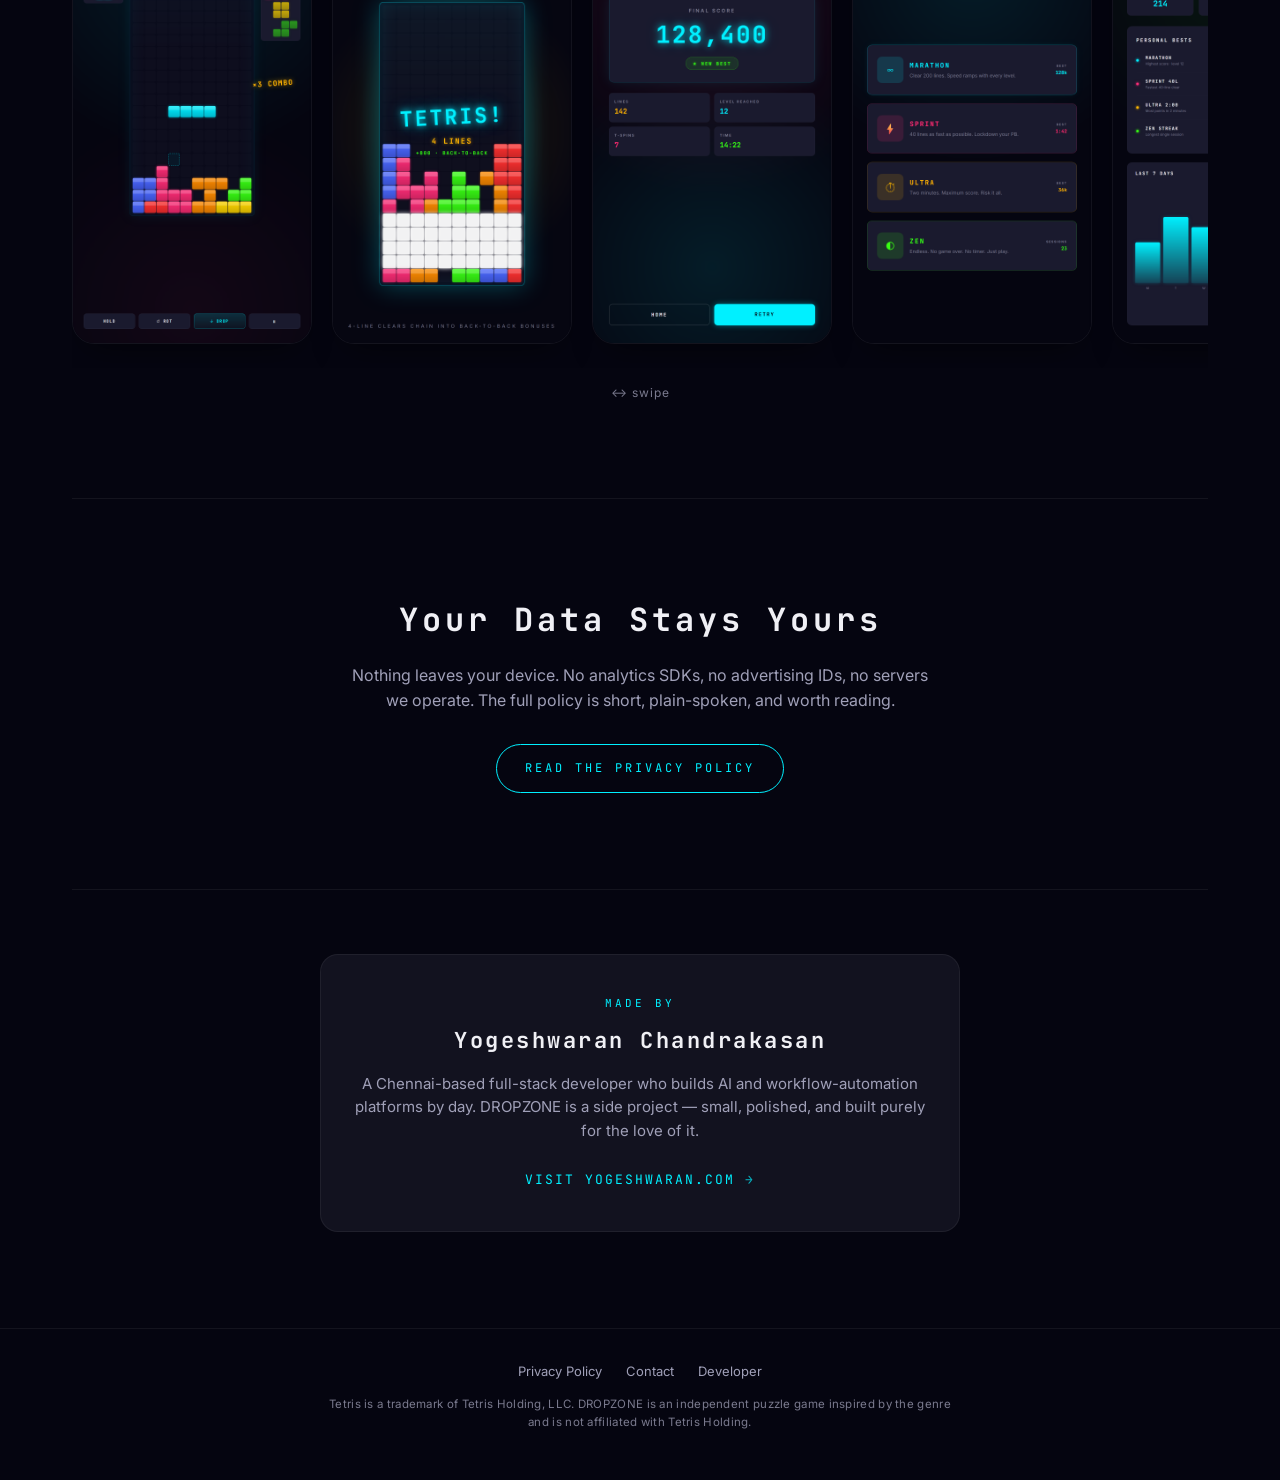
==== commit 24fe60b1: "feat(dropzone): expand features section to 3x3 grid Bumped from six cards in an auto-fit grid to nin" ====
--- a/dropzone/index.html
+++ b/dropzone/index.html
@@ -270,8 +270,18 @@
       section.features { padding: 96px 0; border-top: 1px solid var(--separator); }
       .feature-grid {
         display: grid;
-        grid-template-columns: repeat(auto-fit, minmax(260px, 1fr));
+        grid-template-columns: repeat(3, 1fr);
         gap: 24px;
+      }
+      @media (max-width: 900px) {
+        .feature-grid {
+          grid-template-columns: repeat(2, 1fr);
+        }
+      }
+      @media (max-width: 600px) {
+        .feature-grid {
+          grid-template-columns: 1fr;
+        }
       }
       .feature {
         padding: 28px 24px;
@@ -528,6 +538,21 @@
             <span class="tag">ACCESS</span>
             <div class="title">WCAG 2.2 AA</div>
             <div class="body">Reduced motion, dynamic type, screen-reader announcements, lefty-mirror controls, photosensitive-friendly modes.</div>
+          </div>
+          <div class="feature">
+            <span class="tag">CRAFT</span>
+            <div class="title">Audio + haptic pair</div>
+            <div class="body">Every input &mdash; move, rotate, lock, line clear &mdash; gets a paired audio cue and a haptic tap. Listen and feel the game.</div>
+          </div>
+          <div class="feature">
+            <span class="tag">ACCESS</span>
+            <div class="title">Dark and light themes</div>
+            <div class="body">Both themes are calibrated for WCAG AA contrast. Follows your system setting automatically, or pin one from Settings.</div>
+          </div>
+          <div class="feature">
+            <span class="tag">CRAFT</span>
+            <div class="title">One-handed portrait</div>
+            <div class="body">Locked portrait orientation, controls sized for thumbs, hold and rotate within easy reach. Designed for the commute.</div>
           </div>
         </div>
       </section>
